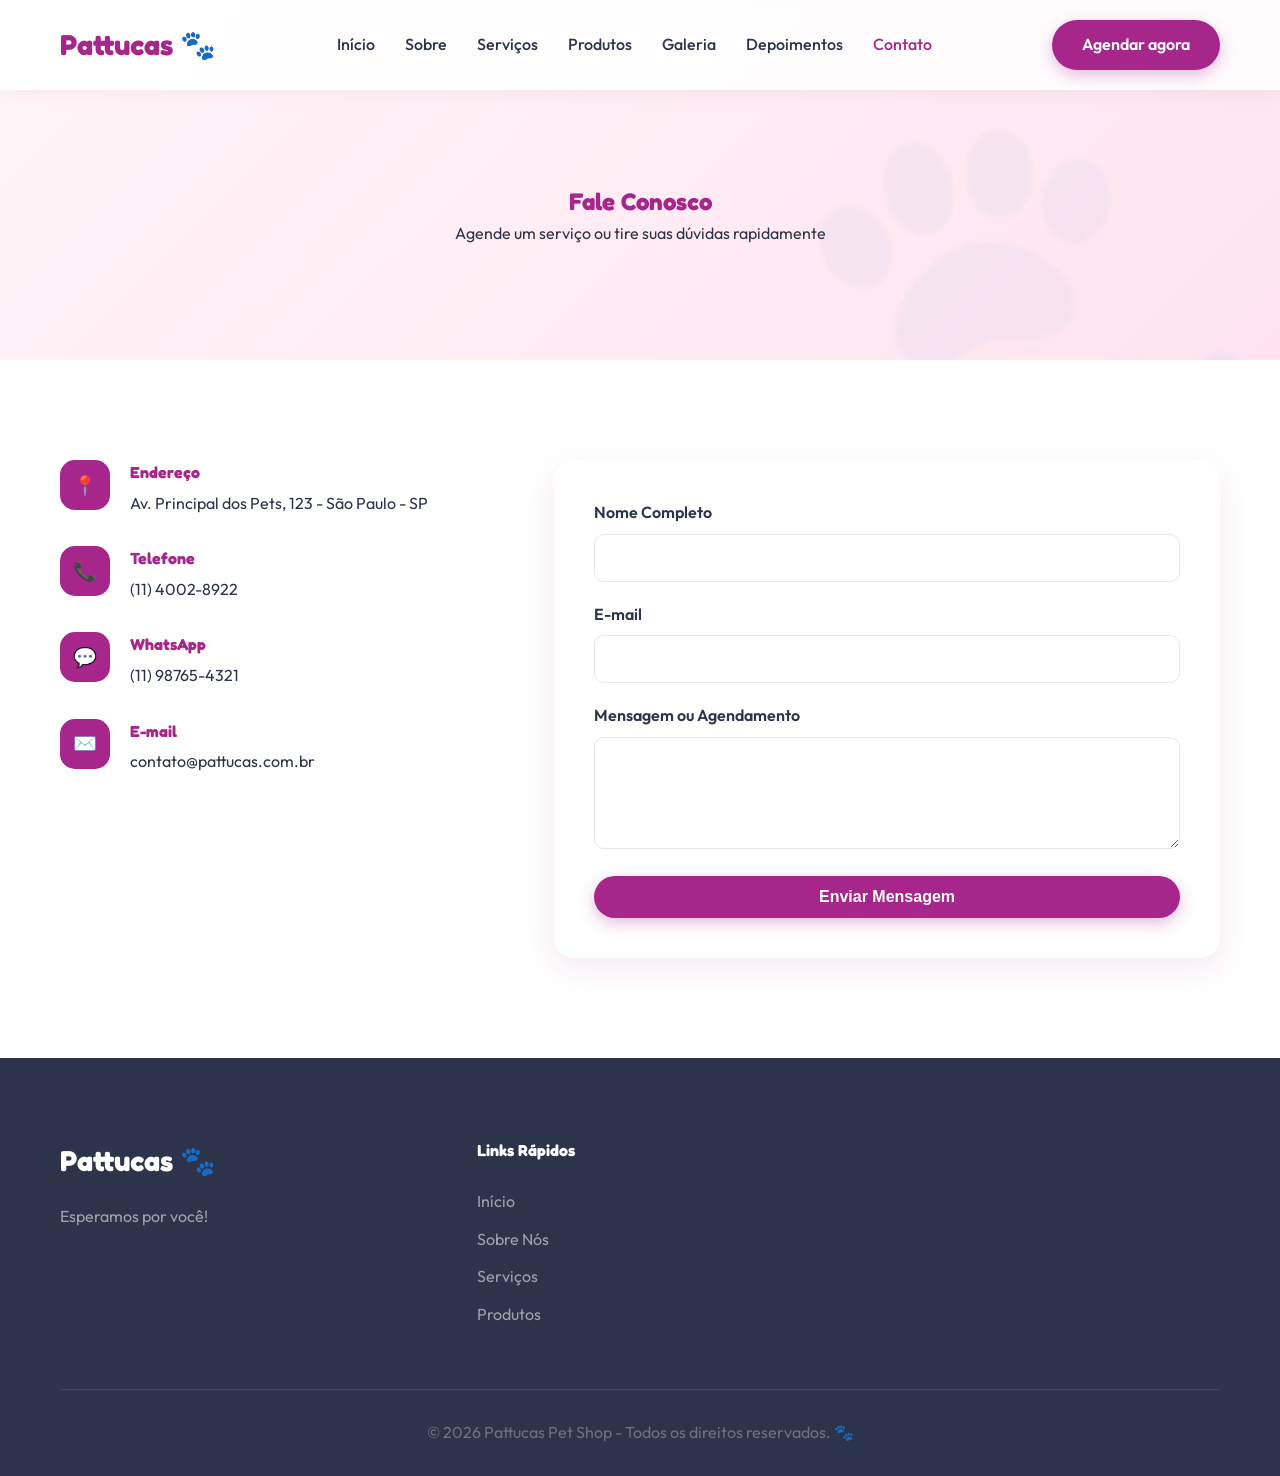
==== contato.html @ 8afb8c0b "primeira versão" ====
<!DOCTYPE html>
<html lang="pt-BR">
<head>
    <meta charset="UTF-8">
    <meta name="viewport" content="width=device-width, initial-scale=1.0">
    <title>Contato | Pattucas Pet Shop 🐾</title>
    <link rel="stylesheet" href="style.css">
    <link rel="icon" href="data:image/svg+xml,<svg xmlns=%22http://www.w3.org/2000/svg%22 viewBox=%220 0 100 100%22><text y=%22.9em%22 font-size=%2290%22>🐾</text></svg>">
</head>
<body>

    <!-- Header -->
    <header id="header">
        <div class="container">
            <nav>
                <a href="index.html" class="logo">Pattucas 🐾</a>
                <ul class="nav-links" id="nav-links">
                    <li><a href="index.html">Início</a></li>
                    <li><a href="sobre.html">Sobre</a></li>
                    <li><a href="servicos.html">Serviços</a></li>
                    <li><a href="produtos.html">Produtos</a></li>
                    <li><a href="galeria.html">Galeria</a></li>
                    <li><a href="depoimentos.html">Depoimentos</a></li>
                    <li><a href="contato.html">Contato</a></li>
                </ul>
                <div class="nav-btns">
                    <a href="contato.html" class="btn btn-primary d-none-mobile">Agendar agora</a>
                    <button class="hamburger" id="hamburger">☰</button>
                </div>
            </nav>
        </div>
    </header>

    <section class="hero" style="min-height: 40vh; height: auto; padding-bottom: 50px;">
        <div class="container">
            <div class="section-title" data-reveal style="margin-top: 100px;">
                <h1>Fale Conosco</h1>
                <p>Agende um serviço ou tire suas dúvidas rapidamente</p>
            </div>
        </div>
    </section>

    <section class="section" id="contact" style="background: white;">
        <div class="container">
            <div class="contact-grid">
                <div class="contact-info" data-reveal>
                    <div class="info-item">
                        <div class="info-icon">📍</div>
                        <div class="info-content">
                            <h4>Endereço</h4>
                            <p>Av. Principal dos Pets, 123 - São Paulo - SP</p>
                        </div>
                    </div>
                    <div class="info-item">
                        <div class="info-icon">📞</div>
                        <div class="info-content">
                            <h4>Telefone</h4>
                            <p>(11) 4002-8922</p>
                        </div>
                    </div>
                    <div class="info-item">
                        <div class="info-icon">💬</div>
                        <div class="info-content">
                            <h4>WhatsApp</h4>
                            <p>(11) 98765-4321</p>
                        </div>
                    </div>
                    <div class="info-item">
                        <div class="info-icon">✉️</div>
                        <div class="info-content">
                            <h4>E-mail</h4>
                            <p>contato@pattucas.com.br</p>
                        </div>
                    </div>
                </div>
                
                <div class="contact-form" data-reveal>
                    <form id="contact-form">
                        <div class="form-group">
                            <label for="name">Nome Completo</label>
                            <input type="text" id="name" required>
                        </div>
                        <div class="form-group">
                            <label for="email">E-mail</label>
                            <input type="email" id="email" required>
                        </div>
                        <div class="form-group">
                            <label for="message">Mensagem ou Agendamento</label>
                            <textarea id="message" rows="5" required></textarea>
                        </div>
                        <button type="submit" class="btn btn-primary" style="width: 100%;">Enviar Mensagem</button>
                    </form>
                    <div id="contact-success" style="display: none; text-align: center; padding: 20px;">
                        <h3 style="color: var(--success);">Mensagem enviada!</h3>
                        <p>Agradecemos o contato. Responderemos em breve.</p>
                    </div>
                </div>
            </div>
        </div>
    </section>

    <!-- Footer -->
    <footer>
        <div class="container">
            <div class="footer-grid">
                <div class="footer-about">
                    <h2 class="logo" style="color: white;">Pattucas 🐾</h2>
                    <p>Esperamos por você!</p>
                </div>
                <div class="footer-links">
                    <h4>Links Rápidos</h4>
                    <ul>
                        <li><a href="index.html">Início</a></li>
                        <li><a href="sobre.html">Sobre Nós</a></li>
                        <li><a href="servicos.html">Serviços</a></li>
                        <li><a href="produtos.html">Produtos</a></li>
                    </ul>
                </div>
            </div>
            <div class="footer-bottom">
                <p>&copy; 2026 Pattucas Pet Shop - Todos os direitos reservados. 🐾</p>
            </div>
        </div>
    </footer>

    <div class="back-to-top" id="backToTop">↑</div>
    <script src="script.js"></script>
</body>
</html>
---- style.css ----
/* 
   Pattucas Pet Shop 🐾 - Modern Styling
   Colors: Vibrant Purple, Pink, Soft White
*/

/* Google Fonts */
@import url('https://fonts.googleapis.com/css2?family=Outfit:wght@300;400;600;700&family=Fredoka:wght@400;600;700&display=swap');

:root {
    --primary: #A6268B;
    --primary-dark: #8E1E77;
    --primary-light: #C24DA8;
    --secondary: #F2A1D1;
    --accent: #6F3B8E;
    --bg-light: #FFF5F9;
    --bg-white: #FFFFFF;
    --text-dark: #2D334A;
    --text-muted: #6B7280;
    --success: #10B981;
    --glass: rgba(255, 255, 255, 0.85);
    --shadow: 0 10px 30px rgba(166, 38, 139, 0.1);
    --transition: all 0.3s cubic-bezier(0.25, 0.8, 0.25, 1);
}

* {
    margin: 0;
    padding: 0;
    box-sizing: border-box;
    scroll-behavior: smooth;
}

body {
    font-family: 'Outfit', sans-serif;
    color: var(--text-dark);
    background-color: var(--bg-light);
    line-height: 1.6;
    overflow-x: hidden;
}

h1, h2, h3, h4 {
    font-family: 'Fredoka', sans-serif;
    color: var(--primary);
}

ul {
    list-style: none;
}

a {
    text-decoration: none;
    color: inherit;
    transition: var(--transition);
}

img {
    max-width: 100%;
    display: block;
}

.container {
    max-width: 1200px;
    margin: 0 auto;
    padding: 0 20px;
}

.section {
    padding: 100px 0;
}

.section-title {
    text-align: center;
    margin-bottom: 60px;
}

.section-title h2 {
    font-size: 2.5rem;
    margin-bottom: 10px;
    position: relative;
    display: inline-block;
}

.section-title h2::after {
    content: '🐾';
    position: absolute;
    right: -40px;
    top: -10px;
    font-size: 1.5rem;
    opacity: 0.3;
}

.btn {
    display: inline-block;
    padding: 12px 30px;
    border-radius: 50px;
    font-weight: 600;
    cursor: pointer;
    transition: var(--transition);
    border: none;
    font-size: 1rem;
    text-align: center;
}

.btn-primary {
    background-color: var(--primary);
    color: white;
    box-shadow: 0 5px 15px rgba(166, 38, 139, 0.3);
}

.btn-primary:hover {
    background-color: var(--primary-dark);
    transform: translateY(-3px);
    box-shadow: 0 8px 20px rgba(166, 38, 139, 0.4);
}

.btn-outline {
    background-color: transparent;
    border: 2px solid var(--primary);
    color: var(--primary);
}

.btn-outline:hover {
    background-color: var(--primary);
    color: white;
}

/* Header & Navigation */
header {
    position: fixed;
    top: 0;
    left: 0;
    width: 100%;
    z-index: 1000;
    background: var(--glass);
    backdrop-filter: blur(10px);
    box-shadow: 0 2px 20px rgba(0, 0, 0, 0.05);
    transition: var(--transition);
}

header.scrolled {
    padding: 10px 0;
}

nav {
    display: flex;
    justify-content: space-between;
    align-items: center;
    padding: 20px 0;
}

.logo {
    font-family: 'Fredoka', sans-serif;
    font-size: 1.8rem;
    font-weight: 700;
    color: var(--primary);
    display: flex;
    align-items: center;
    gap: 10px;
}

.nav-links {
    display: flex;
    gap: 30px;
    align-items: center;
}

.nav-links a {
    font-weight: 500;
    color: var(--text-dark);
}

.nav-links a:hover, .nav-links a.active {
    color: var(--primary);
}

.nav-btns {
    display: flex;
    align-items: center;
    gap: 15px;
}

.hamburger {
    display: none;
    cursor: pointer;
    background: none;
    border: none;
    font-size: 2rem;
    color: var(--primary);
}

/* Hero Section */
.hero {
    min-height: 100vh;
    display: flex;
    align-items: center;
    background: linear-gradient(135deg, #fff5f9 0%, #ffe4f0 100%);
    padding-top: 80px;
    position: relative;
    overflow: hidden;
}

.hero::before {
    content: '🐾';
    position: absolute;
    font-size: 30rem;
    top: -50px;
    right: -100px;
    opacity: 0.03;
    pointer-events: none;
}

.hero-content {
    display: grid;
    grid-template-columns: 1fr 1fr;
    align-items: center;
    gap: 50px;
}

.hero-text h1 {
    font-size: 4rem;
    line-height: 1.1;
    margin-bottom: 20px;
}

.hero-text p {
    font-size: 1.2rem;
    color: var(--text-muted);
    margin-bottom: 35px;
}

.hero-actions {
    display: flex;
    gap: 15px;
}

.hero-image {
    position: relative;
}

.hero-image img {
    border-radius: 30% 70% 70% 30% / 30% 30% 70% 70%;
    box-shadow: 0 20px 50px rgba(166, 38, 139, 0.2);
    animation: blob 8s infinite alternate ease-in-out;
}

@keyframes blob {
    0% { border-radius: 30% 70% 70% 30% / 30% 30% 70% 70%; }
    100% { border-radius: 50% 50% 33% 67% / 63% 42% 58% 37%; }
}

.benefits {
    display: flex;
    gap: 30px;
    margin-top: 50px;
}

.benefit-item {
    display: flex;
    align-items: center;
    gap: 10px;
    font-size: 0.9rem;
    font-weight: 500;
}

.benefit-item span {
    color: var(--primary);
}

/* About Section */
.about-grid {
    display: grid;
    grid-template-columns: 1fr 1fr;
    gap: 80px;
    align-items: center;
}

.about-image {
    position: relative;
}

.about-image img {
    border-radius: 20px;
    box-shadow: var(--shadow);
}

.about-image::after {
    content: '';
    position: absolute;
    width: 100%;
    height: 100%;
    border: 3px solid var(--secondary);
    border-radius: 20px;
    top: 20px;
    left: -20px;
    z-index: -1;
}

.about-text h3 {
    font-size: 2rem;
    margin-bottom: 20px;
}

.values {
    display: grid;
    grid-template-columns: 1fr 1fr;
    gap: 20px;
    margin-top: 30px;
}

.value-card {
    background: var(--bg-white);
    padding: 20px;
    border-radius: 15px;
    box-shadow: 0 5px 15px rgba(0,0,0,0.02);
    border: 1px solid rgba(166, 38, 139, 0.05);
}

.value-card i {
    color: var(--primary);
    font-size: 1.5rem;
    margin-bottom: 10px;
    display: block;
}

/* Services Section */
.services-grid {
    display: grid;
    grid-template-columns: repeat(auto-fit, minmax(280px, 1fr));
    gap: 30px;
}

.service-card {
    background: var(--bg-white);
    border-radius: 20px;
    padding: 40px 30px;
    text-align: center;
    box-shadow: var(--shadow);
    transition: var(--transition);
    overflow: hidden;
    position: relative;
    border: 1px solid rgba(166, 38, 139, 0.05);
}

.service-card:hover {
    transform: translateY(-10px);
    border-color: var(--secondary);
}

.service-icon {
    font-size: 3.5rem;
    margin-bottom: 20px;
    background: var(--bg-light);
    width: 100px;
    height: 100px;
    line-height: 100px;
    border-radius: 50%;
    margin-inline: auto;
    transition: var(--transition);
}

.service-card:hover .service-icon {
    background: var(--primary);
    transform: scale(1.1) rotate(10deg);
}

.service-card h3 {
    margin-bottom: 15px;
    font-size: 1.5rem;
}

.service-card p {
    color: var(--text-muted);
    margin-bottom: 20px;
}

.service-price {
    font-weight: 700;
    color: var(--primary);
    font-size: 1.2rem;
    margin-bottom: 25px;
    display: block;
}

/* Products Section */
.product-filters {
    display: flex;
    justify-content: center;
    gap: 15px;
    margin-bottom: 50px;
    flex-wrap: wrap;
}

.filter-btn {
    padding: 8px 25px;
    border-radius: 30px;
    border: 1px solid var(--secondary);
    background: transparent;
    cursor: pointer;
    font-weight: 600;
    transition: var(--transition);
}

.filter-btn.active, .filter-btn:hover {
    background: var(--primary);
    color: white;
    border-color: var(--primary);
}

.products-grid {
    display: grid;
    grid-template-columns: repeat(auto-fit, minmax(280px, 1fr));
    gap: 30px;
}

.product-card {
    background: var(--bg-white);
    border-radius: 20px;
    overflow: hidden;
    box-shadow: 0 5px 20px rgba(0,0,0,0.05);
    transition: var(--transition);
    position: relative;
}

.product-card:hover {
    transform: translateY(-5px);
    box-shadow: var(--shadow);
}

.product-img {
    height: 250px;
    position: relative;
    overflow: hidden;
}

.product-img img {
    width: 100%;
    height: 100%;
    object-fit: cover;
    transition: var(--transition);
}

.product-card:hover .product-img img {
    transform: scale(1.1);
}

.product-badge {
    position: absolute;
    top: 15px;
    right: 15px;
    background: var(--primary);
    color: white;
    padding: 5px 12px;
    border-radius: 20px;
    font-size: 0.8rem;
    font-weight: 600;
}

.product-info {
    padding: 25px;
}

.product-info h3 {
    font-size: 1.3rem;
    margin-bottom: 8px;
}

.product-desc {
    font-size: 0.9rem;
    color: var(--text-muted);
    margin-bottom: 15px;
}

.product-footer {
    display: flex;
    justify-content: space-between;
    align-items: center;
}

.product-price {
    font-weight: 700;
    color: var(--primary);
    font-size: 1.2rem;
}

/* Gallery Section */
.gallery-grid {
    display: grid;
    grid-template-columns: repeat(auto-fit, minmax(250px, 1fr));
    gap: 20px;
}

.gallery-item {
    height: 300px;
    border-radius: 20px;
    overflow: hidden;
    cursor: pointer;
    position: relative;
}

.gallery-item img {
    width: 100%;
    height: 100%;
    object-fit: cover;
    transition: var(--transition);
}

.gallery-overlay {
    position: absolute;
    inset: 0;
    background: rgba(166, 38, 139, 0.6);
    display: flex;
    justify-content: center;
    align-items: center;
    opacity: 0;
    transition: var(--transition);
}

.gallery-item:hover .gallery-overlay {
    opacity: 1;
}

.gallery-item:hover img {
    transform: scale(1.1);
}

.gallery-overlay span {
    color: white;
    font-size: 3rem;
}

/* Lightbox Modal */
.modal {
    position: fixed;
    inset: 0;
    background: rgba(0,0,0,0.9);
    z-index: 2000;
    display: none;
    justify-content: center;
    align-items: center;
    padding: 40px;
}

.modal-content {
    max-width: 90%;
    max-height: 90vh;
    border-radius: 10px;
}

.modal-close {
    position: absolute;
    top: 30px;
    right: 30px;
    color: white;
    font-size: 3rem;
    cursor: pointer;
}

/* Testimonials Section */
.testimonials-grid {
    display: grid;
    grid-template-columns: repeat(auto-fit, minmax(300px, 1fr));
    gap: 30px;
    margin-bottom: 80px;
}

.testimonial-card {
    background: var(--bg-white);
    padding: 40px;
    border-radius: 20px;
    box-shadow: var(--shadow);
    position: relative;
}

.testimonial-card::before {
    content: '“';
    position: absolute;
    top: 20px;
    left: 20px;
    font-size: 5rem;
    color: var(--secondary);
    opacity: 0.2;
    font-family: serif;
}

.testimonial-text {
    font-style: italic;
    margin-bottom: 25px;
    position: relative;
}

.testimonial-author {
    display: flex;
    align-items: center;
    gap: 15px;
}

.author-info h4 {
    font-size: 1.1rem;
    margin-bottom: 2px;
}

.stars {
    color: #FFD700;
    font-size: 0.9rem;
}

.testimonial-form-card {
    background: var(--bg-white);
    padding: 50px;
    border-radius: 30px;
    max-width: 700px;
    margin: 0 auto;
    box-shadow: var(--shadow);
}

.testimonial-form-card h3 {
    text-align: center;
    margin-bottom: 30px;
}

.form-group {
    margin-bottom: 20px;
}

.form-group label {
    display: block;
    margin-bottom: 8px;
    font-weight: 600;
}

.form-group input, .form-group textarea, .form-group select {
    width: 100%;
    padding: 15px;
    border-radius: 10px;
    border: 1px solid #E5E7EB;
    font-family: inherit;
    transition: var(--transition);
}

.form-group input:focus, .form-group textarea:focus {
    outline: none;
    border-color: var(--primary);
    box-shadow: 0 0 0 4px rgba(166, 38, 139, 0.1);
}

/* Contact Section */
.contact-grid {
    display: grid;
    grid-template-columns: 1fr 1.5fr;
    gap: 50px;
}

.contact-info {
    display: flex;
    flex-direction: column;
    gap: 30px;
}

.info-item {
    display: flex;
    gap: 20px;
    align-items: flex-start;
}

.info-icon {
    background: var(--primary);
    color: white;
    width: 50px;
    height: 50px;
    border-radius: 15px;
    display: flex;
    justify-content: center;
    align-items: center;
    font-size: 1.2rem;
    flex-shrink: 0;
}

.info-content h4 {
    margin-bottom: 5px;
}

.contact-form {
    background: var(--bg-white);
    padding: 40px;
    border-radius: 20px;
    box-shadow: var(--shadow);
}

/* Footer */
footer {
    background: var(--text-dark);
    color: white;
    padding: 80px 0 30px;
}

.footer-grid {
    display: grid;
    grid-template-columns: 2fr 1fr 1fr 1.5fr;
    gap: 50px;
    margin-bottom: 50px;
}

.footer-about h2 {
    color: white;
    margin-bottom: 20px;
}

.footer-about p {
    color: #9CA3AF;
    margin-bottom: 25px;
}

.social-links {
    display: flex;
    gap: 15px;
}

.social-link {
    background: rgba(255,255,255,0.1);
    width: 40px;
    height: 40px;
    border-radius: 50%;
    display: flex;
    justify-content: center;
    align-items: center;
    transition: var(--transition);
}

.social-link:hover {
    background: var(--primary);
    transform: translateY(-5px);
}

.footer-links h4 {
    color: white;
    margin-bottom: 25px;
}

.footer-links ul li {
    margin-bottom: 12px;
}

.footer-links ul li a {
    color: #9CA3AF;
}

.footer-links ul li a:hover {
    color: var(--primary);
    padding-left: 5px;
}

.footer-bottom {
    border-top: 1px solid rgba(255,255,255,0.1);
    padding-top: 30px;
    text-align: center;
    color: #6B7280;
}

/* Back to Top */
.back-to-top {
    position: fixed;
    bottom: 30px;
    right: 30px;
    background: var(--primary);
    color: white;
    width: 50px;
    height: 50px;
    border-radius: 50%;
    display: flex;
    justify-content: center;
    align-items: center;
    cursor: pointer;
    box-shadow: 0 5px 15px rgba(0,0,0,0.2);
    opacity: 0;
    visibility: hidden;
    transition: var(--transition);
    z-index: 999;
}

.back-to-top.visible {
    opacity: 1;
    visibility: visible;
}

/* Animations */
[data-reveal] {
    opacity: 0;
    transform: translateY(30px);
    transition: all 0.8s ease-out;
}

[data-reveal].revealed {
    opacity: 1;
    transform: translateY(0);
}

/* Mobile Responsive */
@media (max-width: 992px) {
    .nav-links {
        position: fixed;
        top: 0;
        right: -100%;
        width: 80%;
        height: 100vh;
        background: var(--bg-white);
        flex-direction: column;
        justify-content: center;
        transition: 0.5s;
        box-shadow: -10px 0 30px rgba(0,0,0,0.1);
    }

    .nav-links.active {
        right: 0;
    }

    .hamburger {
        display: block;
    }

    .hero-content {
        grid-template-columns: 1fr;
        text-align: center;
    }

    .hero-text h1 {
        font-size: 3rem;
    }

    .hero-actions {
        justify-content: center;
    }

    .benefits {
        flex-wrap: wrap;
        justify-content: center;
    }

    .about-grid, .contact-grid {
        grid-template-columns: 1fr;
    }

    .footer-grid {
        grid-template-columns: 1fr 1fr;
    }
}

@media (max-width: 576px) {
    .section-title h2 {
        font-size: 2rem;
    }

    .footer-grid {
        grid-template-columns: 1fr;
    }
}
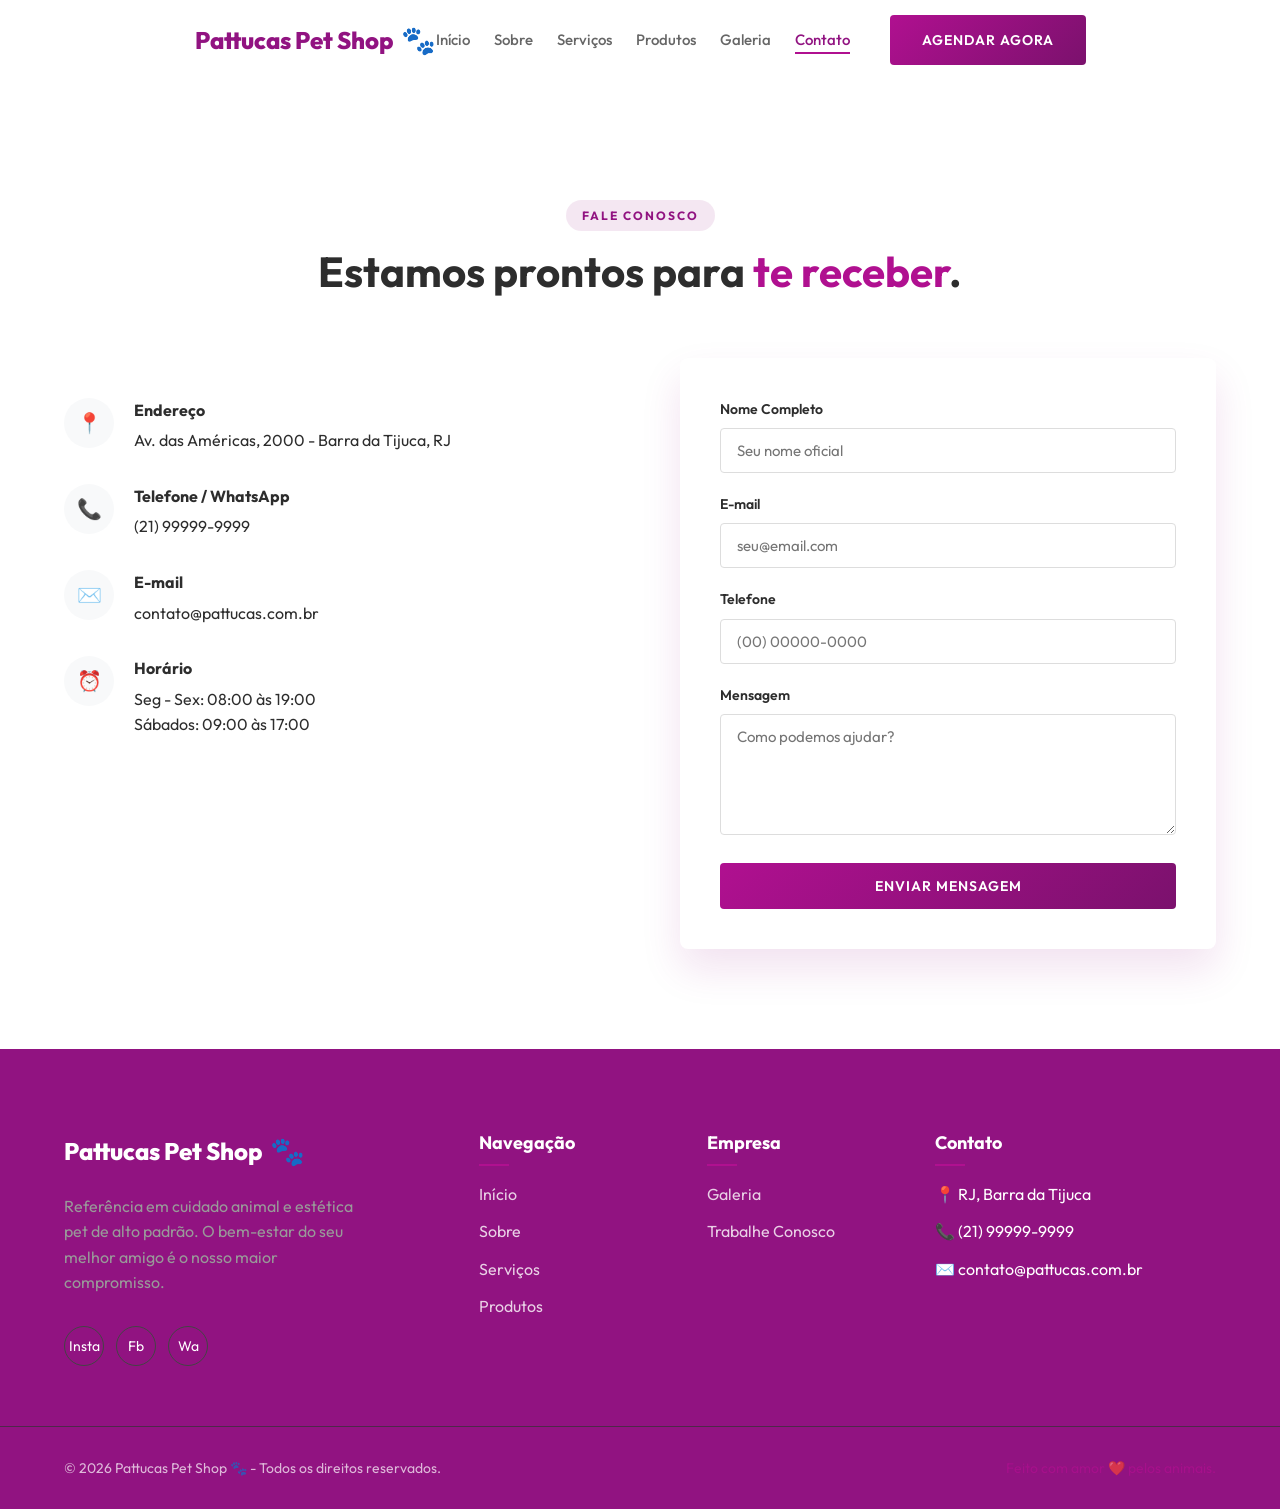
==== commit e39e4552: "atualização do site" ====
--- a/contato.html
+++ b/contato.html
@@ -4,126 +4,154 @@
     <meta charset="UTF-8">
     <meta name="viewport" content="width=device-width, initial-scale=1.0">
     <title>Contato | Pattucas Pet Shop 🐾</title>
+    <link rel="preconnect" href="https://fonts.googleapis.com">
+    <link rel="preconnect" href="https://fonts.gstatic.com" crossorigin>
+    <link href="https://fonts.googleapis.com/css2?family=Outfit:wght@300;400;500;600;700&display=swap" rel="stylesheet">
     <link rel="stylesheet" href="style.css">
-    <link rel="icon" href="data:image/svg+xml,<svg xmlns=%22http://www.w3.org/2000/svg%22 viewBox=%220 0 100 100%22><text y=%22.9em%22 font-size=%2290%22>🐾</text></svg>">
 </head>
 <body>
 
-    <!-- Header -->
-    <header id="header">
+    <header class="header" id="header">
         <div class="container">
-            <nav>
-                <a href="index.html" class="logo">Pattucas 🐾</a>
-                <ul class="nav-links" id="nav-links">
-                    <li><a href="index.html">Início</a></li>
-                    <li><a href="sobre.html">Sobre</a></li>
-                    <li><a href="servicos.html">Serviços</a></li>
-                    <li><a href="produtos.html">Produtos</a></li>
-                    <li><a href="galeria.html">Galeria</a></li>
-                    <li><a href="depoimentos.html">Depoimentos</a></li>
-                    <li><a href="contato.html">Contato</a></li>
+            <nav class="nav">
+                <a href="index.html" class="logo">Pattucas Pet Shop <span>🐾</span></a>
+                <ul class="nav-menu" id="nav-menu">
+                    <li><a href="index.html" class="nav-link">Início</a></li>
+                    <li><a href="sobre.html" class="nav-link">Sobre</a></li>
+                    <li><a href="servicos.html" class="nav-link">Serviços</a></li>
+                    <li><a href="produtos.html" class="nav-link">Produtos</a></li>
+                    <li><a href="galeria.html" class="nav-link">Galeria</a></li>
+
+                    <li><a href="contato.html" class="nav-link">Contato</a></li>
                 </ul>
-                <div class="nav-btns">
-                    <a href="contato.html" class="btn btn-primary d-none-mobile">Agendar agora</a>
-                    <button class="hamburger" id="hamburger">☰</button>
+                <div class="nav-actions">
+                    <a href="contato.html" class="btn btn-premium d-none-mobile">Agendar agora</a>
+                    <button class="menu-toggle" id="menu-toggle"><span></span><span></span><span></span></button>
                 </div>
             </nav>
         </div>
     </header>
 
-    <section class="hero" style="min-height: 40vh; height: auto; padding-bottom: 50px;">
-        <div class="container">
-            <div class="section-title" data-reveal style="margin-top: 100px;">
-                <h1>Fale Conosco</h1>
-                <p>Agende um serviço ou tire suas dúvidas rapidamente</p>
-            </div>
-        </div>
-    </section>
-
-    <section class="section" id="contact" style="background: white;">
-        <div class="container">
-            <div class="contact-grid">
-                <div class="contact-info" data-reveal>
-                    <div class="info-item">
-                        <div class="info-icon">📍</div>
-                        <div class="info-content">
-                            <h4>Endereço</h4>
-                            <p>Av. Principal dos Pets, 123 - São Paulo - SP</p>
+    <main style="padding-top: 100px;">
+        <section class="section">
+            <div class="container">
+                <div class="section-header" data-reveal="top">
+                    <div class="section-badge">Fale Conosco</div>
+                    <h2 class="section-title">Estamos prontos para <span>te receber</span>.</h2>
+                </div>
+                
+                <div class="contact-container">
+                    <div class="contact-info" data-reveal="left">
+                        <div class="contact-details">
+                            <div class="contact-item">
+                                <div class="contact-icon">📍</div>
+                                <div class="contact-text">
+                                    <strong>Endereço</strong>
+                                    <p>Av. das Américas, 2000 - Barra da Tijuca, RJ</p>
+                                </div>
+                            </div>
+                            <div class="contact-item">
+                                <div class="contact-icon">📞</div>
+                                <div class="contact-text">
+                                    <strong>Telefone / WhatsApp</strong>
+                                    <p>(21) 99999-9999</p>
+                                </div>
+                            </div>
+                            <div class="contact-item">
+                                <div class="contact-icon">✉️</div>
+                                <div class="contact-text">
+                                    <strong>E-mail</strong>
+                                    <p>contato@pattucas.com.br</p>
+                                </div>
+                            </div>
+                            <div class="contact-item">
+                                <div class="contact-icon">⏰</div>
+                                <div class="contact-text">
+                                    <strong>Horário</strong>
+                                    <p>Seg - Sex: 08:00 às 19:00<br>Sábados: 09:00 às 17:00</p>
+                                </div>
+                            </div>
                         </div>
                     </div>
-                    <div class="info-item">
-                        <div class="info-icon">📞</div>
-                        <div class="info-content">
-                            <h4>Telefone</h4>
-                            <p>(11) 4002-8922</p>
-                        </div>
-                    </div>
-                    <div class="info-item">
-                        <div class="info-icon">💬</div>
-                        <div class="info-content">
-                            <h4>WhatsApp</h4>
-                            <p>(11) 98765-4321</p>
-                        </div>
-                    </div>
-                    <div class="info-item">
-                        <div class="info-icon">✉️</div>
-                        <div class="info-content">
-                            <h4>E-mail</h4>
-                            <p>contato@pattucas.com.br</p>
+                    
+                    <div class="contact-form-wrapper" data-reveal="right">
+                        <form id="contact-form" class="contact-form">
+                            <div class="form-group">
+                                <label for="name">Nome Completo</label>
+                                <input type="text" id="name" placeholder="Seu nome oficial" required>
+                                <span class="error-msg">Por favor, insira seu nome.</span>
+                            </div>
+                            <div class="form-group">
+                                <label for="email">E-mail</label>
+                                <input type="email" id="email" placeholder="seu@email.com" required>
+                                <span class="error-msg">E-mail inválido.</span>
+                            </div>
+                            <div class="form-group">
+                                <label for="phone">Telefone</label>
+                                <input type="tel" id="phone" placeholder="(00) 00000-0000" required>
+                            </div>
+                            <div class="form-group">
+                                <label for="message">Mensagem</label>
+                                <textarea id="message" rows="5" placeholder="Como podemos ajudar?" required></textarea>
+                                <span class="error-msg">A mensagem não pode estar vazia.</span>
+                            </div>
+                            <button type="submit" class="btn btn-premium w-100">Enviar Mensagem</button>
+                        </form>
+                        <div id="form-success" class="form-success-msg">
+                            <span class="success-icon">✓</span>
+                            <p>Sua mensagem foi enviada!</p>
                         </div>
                     </div>
                 </div>
-                
-                <div class="contact-form" data-reveal>
-                    <form id="contact-form">
-                        <div class="form-group">
-                            <label for="name">Nome Completo</label>
-                            <input type="text" id="name" required>
-                        </div>
-                        <div class="form-group">
-                            <label for="email">E-mail</label>
-                            <input type="email" id="email" required>
-                        </div>
-                        <div class="form-group">
-                            <label for="message">Mensagem ou Agendamento</label>
-                            <textarea id="message" rows="5" required></textarea>
-                        </div>
-                        <button type="submit" class="btn btn-primary" style="width: 100%;">Enviar Mensagem</button>
-                    </form>
-                    <div id="contact-success" style="display: none; text-align: center; padding: 20px;">
-                        <h3 style="color: var(--success);">Mensagem enviada!</h3>
-                        <p>Agradecemos o contato. Responderemos em breve.</p>
-                    </div>
+            </div>
+        </section>
+    </main>
+
+    <footer class="footer">
+        <div class="container footer-container">
+            <div class="footer-brand">
+                <a href="index.html" class="logo logo-footer">Pattucas Pet Shop <span>🐾</span></a>
+                <p>Referência em cuidado animal e estética pet de alto padrão. O bem-estar do seu melhor amigo é o nosso maior compromisso.</p>
+                <div class="social-links">
+                    <a href="#" class="social-btn">Insta</a>
+                    <a href="#" class="social-btn">Fb</a>
+                    <a href="#" class="social-btn">Wa</a>
                 </div>
             </div>
+            <div class="footer-links">
+                <h4>Navegação</h4>
+                <ul>
+                    <li><a href="index.html">Início</a></li>
+                    <li><a href="sobre.html">Sobre</a></li>
+                    <li><a href="servicos.html">Serviços</a></li>
+                    <li><a href="produtos.html">Produtos</a></li>
+                </ul>
+            </div>
+            <div class="footer-links">
+                <h4>Empresa</h4>
+                <ul>
+                    <li><a href="galeria.html">Galeria</a></li>
+
+                    <li><a href="contato.html">Trabalhe Conosco</a></li>
+                </ul>
+            </div>
+            <div class="footer-links">
+                <h4>Contato</h4>
+                <ul>
+                    <li>📍 RJ, Barra da Tijuca</li>
+                    <li>📞 (21) 99999-9999</li>
+                    <li>✉️ contato@pattucas.com.br</li>
+                </ul>
+            </div>
         </div>
-    </section>
-
-    <!-- Footer -->
-    <footer>
-        <div class="container">
-            <div class="footer-grid">
-                <div class="footer-about">
-                    <h2 class="logo" style="color: white;">Pattucas 🐾</h2>
-                    <p>Esperamos por você!</p>
-                </div>
-                <div class="footer-links">
-                    <h4>Links Rápidos</h4>
-                    <ul>
-                        <li><a href="index.html">Início</a></li>
-                        <li><a href="sobre.html">Sobre Nós</a></li>
-                        <li><a href="servicos.html">Serviços</a></li>
-                        <li><a href="produtos.html">Produtos</a></li>
-                    </ul>
-                </div>
-            </div>
-            <div class="footer-bottom">
-                <p>&copy; 2026 Pattucas Pet Shop - Todos os direitos reservados. 🐾</p>
+        <div class="footer-bottom">
+            <div class="container">
+                <p>&copy; 2026 Pattucas Pet Shop 🐾 - Todos os direitos reservados.</p>
+                <p class="footer-heart">Feito com amor ❤️ pelos animais.</p>
             </div>
         </div>
     </footer>
 
-    <div class="back-to-top" id="backToTop">↑</div>
     <script src="script.js"></script>
 </body>
 </html>
--- a/style.css
+++ b/style.css
@@ -1,327 +1,516 @@
 /* 
-   Pattucas Pet Shop 🐾 - Modern Styling
-   Colors: Vibrant Purple, Pink, Soft White
+   DESIGN SYSTEM - Pet Shop 🐶
+   Sophisticated, Elegant, Modern
 */
 
-/* Google Fonts */
-@import url('https://fonts.googleapis.com/css2?family=Outfit:wght@300;400;600;700&family=Fredoka:wght@400;600;700&display=swap');
-
 :root {
-    --primary: #A6268B;
-    --primary-dark: #8E1E77;
-    --primary-light: #C24DA8;
-    --secondary: #F2A1D1;
-    --accent: #6F3B8E;
-    --bg-light: #FFF5F9;
+    --primary: #911381; /* Vibrant Purple from Pattucas */
+    --accent: #B01090;  /* Deeper Magenta */
+    --accent-hover: #7B116D;
+    --bg-light: #FDF4FD; /* Very Soft Lavender White */
     --bg-white: #FFFFFF;
-    --text-dark: #2D334A;
-    --text-muted: #6B7280;
-    --success: #10B981;
-    --glass: rgba(255, 255, 255, 0.85);
-    --shadow: 0 10px 30px rgba(166, 38, 139, 0.1);
-    --transition: all 0.3s cubic-bezier(0.25, 0.8, 0.25, 1);
-}
-
+    --bg-section: #F8F9FA;
+    --text-main: #2D2D2D;
+    --text-muted: #666666;
+    --text-light: #999999;
+    --white: #FFFFFF;
+    --error: #E74C3C;
+    --success: #27AE60;
+
+    --transition-smooth: all 0.4s cubic-bezier(0.165, 0.84, 0.44, 1);
+    --shadow-sm: 0 4px 12px rgba(145, 19, 129, 0.05);
+    --shadow-md: 0 10px 30px rgba(145, 19, 129, 0.08);
+    --shadow-lg: 0 20px 40px rgba(145, 19, 129, 0.12);
+    --radius-sm: 4px;
+    --radius-md: 4px; /* Squaring the cards */
+    --radius-lg: 8px;
+    --radius-full: 9999px;
+
+    --container-max-width: 1200px;
+    --header-height: 80px;
+}
+
+main {
+    padding-top: var(--header-height);
+}
+
+/* RESET & BASE */
 * {
     margin: 0;
     padding: 0;
     box-sizing: border-box;
+}
+
+html {
     scroll-behavior: smooth;
 }
 
 body {
     font-family: 'Outfit', sans-serif;
-    color: var(--text-dark);
-    background-color: var(--bg-light);
+    color: var(--text-main);
+    background-color: var(--bg-white);
     line-height: 1.6;
     overflow-x: hidden;
-}
-
-h1, h2, h3, h4 {
-    font-family: 'Fredoka', sans-serif;
-    color: var(--primary);
-}
-
-ul {
-    list-style: none;
 }
 
 a {
     text-decoration: none;
     color: inherit;
-    transition: var(--transition);
+    transition: var(--transition-smooth);
+}
+
+ul {
+    list-style: none;
 }
 
 img {
     max-width: 100%;
+    height: auto;
     display: block;
 }
 
+button {
+    cursor: pointer;
+    border: none;
+    background: none;
+    font-family: inherit;
+}
+
+/* REUSABLE CLASSES */
 .container {
-    max-width: 1200px;
+    max-width: var(--container-max-width);
     margin: 0 auto;
-    padding: 0 20px;
+    padding: 0 24px;
 }
 
 .section {
     padding: 100px 0;
 }
 
+.bg-light {
+    background-color: var(--bg-section);
+}
+
+.section-header {
+    text-align: center;
+    max-width: 700px;
+    margin: 0 auto 60px;
+}
+
+.section-badge {
+    display: inline-block;
+    padding: 6px 16px;
+    background-color: rgba(145, 19, 129, 0.1);
+    color: var(--primary);
+    text-transform: uppercase;
+    font-size: 12px;
+    font-weight: 700;
+    letter-spacing: 2px;
+    border-radius: var(--radius-full);
+    margin-bottom: 16px;
+}
+
 .section-title {
-    text-align: center;
-    margin-bottom: 60px;
-}
-
-.section-title h2 {
-    font-size: 2.5rem;
-    margin-bottom: 10px;
-    position: relative;
-    display: inline-block;
-}
-
-.section-title h2::after {
-    content: '🐾';
-    position: absolute;
-    right: -40px;
-    top: -10px;
-    font-size: 1.5rem;
-    opacity: 0.3;
-}
-
+    font-size: 42px;
+    font-weight: 700;
+    line-height: 1.2;
+    margin-bottom: 20px;
+}
+
+.section-title span {
+    color: var(--accent);
+}
+
+.section-subtitle {
+    color: var(--text-muted);
+    font-size: 18px;
+}
+
+/* BUTTONS */
 .btn {
-    display: inline-block;
-    padding: 12px 30px;
-    border-radius: 50px;
+    display: inline-flex;
+    align-items: center;
+    justify-content: center;
+    padding: 14px 32px;
+    border-radius: var(--radius-sm);
     font-weight: 600;
-    cursor: pointer;
-    transition: var(--transition);
-    border: none;
-    font-size: 1rem;
-    text-align: center;
+    text-transform: uppercase;
+    letter-spacing: 1px;
+    font-size: 14px;
+    transition: var(--transition-smooth);
 }
 
 .btn-primary {
     background-color: var(--primary);
-    color: white;
-    box-shadow: 0 5px 15px rgba(166, 38, 139, 0.3);
+    color: var(--white);
 }
 
 .btn-primary:hover {
-    background-color: var(--primary-dark);
+    background-color: var(--accent);
     transform: translateY(-3px);
-    box-shadow: 0 8px 20px rgba(166, 38, 139, 0.4);
-}
-
-.btn-outline {
+    box-shadow: 0 10px 20px rgba(145, 19, 129, 0.2);
+}
+
+.btn-secondary {
     background-color: transparent;
     border: 2px solid var(--primary);
     color: var(--primary);
 }
 
-.btn-outline:hover {
+.btn-secondary:hover {
     background-color: var(--primary);
-    color: white;
-}
-
-/* Header & Navigation */
-header {
+    color: var(--white);
+    transform: translateY(-3px);
+}
+
+.btn-premium {
+    background: linear-gradient(135deg, var(--accent), var(--accent-hover));
+    color: var(--white);
+    border: none;
+}
+
+.btn-premium:hover {
+    transform: translateY(-3px);
+    box-shadow: 0 10px 20px rgba(145, 19, 129, 0.3);
+}
+
+.btn-text {
+    color: var(--accent);
+    font-weight: 700;
+    font-size: 14px;
+    text-transform: uppercase;
+    display: inline-flex;
+    align-items: center;
+    gap: 8px;
+}
+
+.btn-text:hover {
+    gap: 12px;
+}
+
+.w-100 {
+    width: 100%;
+}
+
+/* HEADER */
+.header {
     position: fixed;
     top: 0;
     left: 0;
     width: 100%;
+    height: var(--header-height);
+    background-color: transparent;
     z-index: 1000;
-    background: var(--glass);
-    backdrop-filter: blur(10px);
-    box-shadow: 0 2px 20px rgba(0, 0, 0, 0.05);
-    transition: var(--transition);
-}
-
-header.scrolled {
-    padding: 10px 0;
-}
-
-nav {
-    display: flex;
+    transition: var(--transition-smooth);
+    display: flex;
+    align-items: center;
+}
+
+.header.scrolled {
+    background-color: rgba(255, 255, 255, 0.98);
+    backdrop-filter: blur(15px);
+    height: 70px;
+    box-shadow: 0 5px 20px rgba(145, 19, 129, 0.1);
+}
+
+.nav {
+    display: flex;
+    align-items: center;
     justify-content: space-between;
-    align-items: center;
-    padding: 20px 0;
+    width: 100%;
 }
 
 .logo {
-    font-family: 'Fredoka', sans-serif;
-    font-size: 1.8rem;
-    font-weight: 700;
+    font-size: 24px;
+    font-weight: 800;
     color: var(--primary);
     display: flex;
     align-items: center;
-    gap: 10px;
-}
-
-.nav-links {
-    display: flex;
-    gap: 30px;
-    align-items: center;
-}
-
-.nav-links a {
+    gap: 8px;
+}
+
+.logo span {
+    font-size: 28px;
+}
+
+.nav-menu {
+    display: flex;
+    align-items: center;
+    gap: 24px; /* Reduced from 32px for better fit */
+}
+
+.nav-link {
+    font-size: 15px;
     font-weight: 500;
-    color: var(--text-dark);
-}
-
-.nav-links a:hover, .nav-links a.active {
+    color: var(--text-muted);
+    position: relative;
+}
+
+.nav-link:hover, .nav-link.active {
     color: var(--primary);
 }
 
-.nav-btns {
-    display: flex;
-    align-items: center;
-    gap: 15px;
-}
-
-.hamburger {
+.nav-link::after {
+    content: '';
+    position: absolute;
+    bottom: -5px;
+    left: 0;
+    width: 0;
+    height: 2px;
+    background-color: var(--accent);
+    transition: var(--transition-smooth);
+}
+
+.nav-link:hover::after, .nav-link.active::after {
+    width: 100%;
+}
+
+.nav-actions {
+    display: flex;
+    align-items: center;
+    gap: 20px;
+    margin-left: 40px; /* Force separation from nav-menu */
+}
+
+.menu-toggle {
     display: none;
-    cursor: pointer;
-    background: none;
-    border: none;
-    font-size: 2rem;
-    color: var(--primary);
-}
-
-/* Hero Section */
+    flex-direction: column;
+    gap: 6px;
+    width: 30px;
+}
+
+.menu-toggle span {
+    display: block;
+    width: 100%;
+    height: 2px;
+    background-color: var(--primary);
+    transition: var(--transition-smooth);
+}
+
+/* HERO SECTION */
 .hero {
     min-height: 100vh;
-    display: flex;
-    align-items: center;
-    background: linear-gradient(135deg, #fff5f9 0%, #ffe4f0 100%);
-    padding-top: 80px;
+    padding-top: var(--header-height);
+    display: flex;
+    align-items: center;
+    background-color: var(--bg-light);
     position: relative;
     overflow: hidden;
 }
 
-.hero::before {
-    content: '🐾';
-    position: absolute;
-    font-size: 30rem;
-    top: -50px;
-    right: -100px;
-    opacity: 0.03;
-    pointer-events: none;
-}
-
-.hero-content {
+.hero-container {
     display: grid;
     grid-template-columns: 1fr 1fr;
     align-items: center;
-    gap: 50px;
-}
-
-.hero-text h1 {
-    font-size: 4rem;
+    gap: 60px;
+}
+
+.badge {
+    display: inline-block;
+    padding: 6px 20px;
+    background-color: var(--accent);
+    color: var(--white);
+    border-radius: var(--radius-full);
+    font-size: 12px;
+    font-weight: 700;
+    text-transform: uppercase;
+    letter-spacing: 1px;
+    margin-bottom: 24px;
+}
+
+.hero-content h1 {
+    font-size: 64px;
+    font-weight: 800;
     line-height: 1.1;
-    margin-bottom: 20px;
-}
-
-.hero-text p {
-    font-size: 1.2rem;
+    margin-bottom: 24px;
+    color: var(--primary);
+}
+
+.hero-content h1 span {
+    color: var(--accent);
+    display: block;
+}
+
+.hero-content p {
+    font-size: 20px;
     color: var(--text-muted);
-    margin-bottom: 35px;
-}
-
-.hero-actions {
-    display: flex;
+    margin-bottom: 40px;
+    max-width: 500px;
+}
+
+.hero-btns {
+    display: flex;
+    gap: 16px;
+    margin-bottom: 50px;
+}
+
+.trust-indicators {
+    display: flex;
+    gap: 24px;
+}
+
+.indicator {
+    display: flex;
+    align-items: center;
+    gap: 10px;
+    font-size: 13px;
+    font-weight: 600;
+    color: var(--text-main);
+}
+
+.indicator-icon {
+    font-size: 20px;
+}
+
+.hero-visual {
+    position: relative;
+}
+
+.hero-img-wrapper {
+    position: relative;
+    border-radius: var(--radius-lg);
+    overflow: hidden;
+    box-shadow: var(--shadow-lg);
+}
+
+.hero-img {
+    width: 100%;
+    height: 100%;
+    object-fit: cover;
+    transition: transform 10s ease;
+}
+
+.hero:hover .hero-img {
+    transform: scale(1.1);
+}
+
+.floating-card {
+    position: absolute;
+    bottom: 30px;
+    left: -30px;
+    background-color: var(--white);
+    padding: 20px 30px;
+    border-radius: var(--radius-md);
+    box-shadow: var(--shadow-lg);
+    display: flex;
+    align-items: center;
     gap: 15px;
-}
-
-.hero-image {
-    position: relative;
-}
-
-.hero-image img {
-    border-radius: 30% 70% 70% 30% / 30% 30% 70% 70%;
-    box-shadow: 0 20px 50px rgba(166, 38, 139, 0.2);
-    animation: blob 8s infinite alternate ease-in-out;
-}
-
-@keyframes blob {
-    0% { border-radius: 30% 70% 70% 30% / 30% 30% 70% 70%; }
-    100% { border-radius: 50% 50% 33% 67% / 63% 42% 58% 37%; }
-}
-
-.benefits {
-    display: flex;
-    gap: 30px;
-    margin-top: 50px;
-}
-
-.benefit-item {
-    display: flex;
-    align-items: center;
-    gap: 10px;
-    font-size: 0.9rem;
-    font-weight: 500;
-}
-
-.benefit-item span {
+    animation: float 4s ease-in-out infinite;
+}
+
+@keyframes float {
+    0%, 100% { transform: translateY(0); }
+    50% { transform: translateY(-10px); }
+}
+
+.card-icon {
+    font-size: 32px;
+}
+
+.card-text strong {
+    display: block;
+    font-size: 20px;
     color: var(--primary);
 }
 
-/* About Section */
-.about-grid {
+.card-text small {
+    color: var(--text-muted);
+}
+
+/* ABOUT SECTION */
+.about-container {
     display: grid;
     grid-template-columns: 1fr 1fr;
     gap: 80px;
     align-items: center;
 }
 
-.about-image {
+.about-visual {
     position: relative;
 }
 
-.about-image img {
-    border-radius: 20px;
-    box-shadow: var(--shadow);
-}
-
-.about-image::after {
-    content: '';
-    position: absolute;
-    width: 100%;
-    height: 100%;
-    border: 3px solid var(--secondary);
-    border-radius: 20px;
-    top: 20px;
-    left: -20px;
-    z-index: -1;
-}
-
-.about-text h3 {
-    font-size: 2rem;
-    margin-bottom: 20px;
-}
-
-.values {
+.about-img-grid {
     display: grid;
-    grid-template-columns: 1fr 1fr;
+    grid-template-columns: repeat(2, 1fr);
     gap: 20px;
-    margin-top: 30px;
-}
-
-.value-card {
-    background: var(--bg-white);
+}
+
+.about-img-1 {
+    grid-row: span 2;
+    border-radius: var(--radius-md);
+    box-shadow: var(--shadow-md);
+    margin-top: 40px;
+}
+
+.about-img-2 {
+    border-radius: var(--radius-md);
+    box-shadow: var(--shadow-md);
+}
+
+.values-grid {
+    display: grid;
+    grid-template-columns: 1fr;
+    gap: 24px;
+    margin: 32px 0;
+}
+
+.value-item {
+    display: flex;
+    gap: 20px;
     padding: 20px;
-    border-radius: 15px;
-    box-shadow: 0 5px 15px rgba(0,0,0,0.02);
-    border: 1px solid rgba(166, 38, 139, 0.05);
-}
-
-.value-card i {
-    color: var(--primary);
-    font-size: 1.5rem;
-    margin-bottom: 10px;
-    display: block;
-}
-
-/* Services Section */
+    background-color: var(--bg-section);
+    border-radius: var(--radius-md);
+    transition: var(--transition-smooth);
+}
+
+.value-item:hover {
+    background-color: var(--white);
+    box-shadow: var(--shadow-sm);
+    transform: translateX(10px);
+}
+
+.value-icon {
+    font-size: 28px;
+    width: 60px;
+    height: 60px;
+    background-color: var(--white);
+    display: flex;
+    align-items: center;
+    justify-content: center;
+    border-radius: 50%;
+    flex-shrink: 0;
+    box-shadow: var(--shadow-sm);
+}
+
+.value-text h3 {
+    font-size: 18px;
+    margin-bottom: 5px;
+}
+
+.stats-row {
+    display: flex;
+    gap: 40px;
+    margin-top: 40px;
+}
+
+.stat {
+    display: flex;
+    flex-direction: column;
+}
+
+.stat-number {
+    font-size: 32px;
+    font-weight: 800;
+    color: var(--accent);
+}
+
+.stat-label {
+    font-size: 14px;
+    color: var(--text-muted);
+    font-weight: 600;
+}
+
+/* SERVICES */
 .services-grid {
     display: grid;
     grid-template-columns: repeat(auto-fit, minmax(280px, 1fr));
@@ -329,526 +518,710 @@
 }
 
 .service-card {
-    background: var(--bg-white);
-    border-radius: 20px;
-    padding: 40px 30px;
-    text-align: center;
-    box-shadow: var(--shadow);
-    transition: var(--transition);
+    background-color: var(--white);
+    border-radius: var(--radius-md);
     overflow: hidden;
+    box-shadow: var(--shadow-sm);
+    transition: var(--transition-smooth);
+    border-bottom: 4px solid transparent;
+}
+
+.service-card:hover {
+    transform: translateY(-15px);
+    box-shadow: var(--shadow-lg);
+    border-bottom-color: var(--accent);
+}
+
+.card-image-content {
     position: relative;
-    border: 1px solid rgba(166, 38, 139, 0.05);
-}
-
-.service-card:hover {
-    transform: translateY(-10px);
-    border-color: var(--secondary);
-}
-
-.service-icon {
-    font-size: 3.5rem;
-    margin-bottom: 20px;
-    background: var(--bg-light);
-    width: 100px;
-    height: 100px;
-    line-height: 100px;
-    border-radius: 50%;
-    margin-inline: auto;
-    transition: var(--transition);
-}
-
-.service-card:hover .service-icon {
-    background: var(--primary);
-    transform: scale(1.1) rotate(10deg);
-}
-
-.service-card h3 {
-    margin-bottom: 15px;
-    font-size: 1.5rem;
-}
-
-.service-card p {
-    color: var(--text-muted);
-    margin-bottom: 20px;
-}
-
-.service-price {
-    font-weight: 700;
-    color: var(--primary);
-    font-size: 1.2rem;
-    margin-bottom: 25px;
-    display: block;
-}
-
-/* Products Section */
-.product-filters {
-    display: flex;
-    justify-content: center;
-    gap: 15px;
-    margin-bottom: 50px;
-    flex-wrap: wrap;
-}
-
-.filter-btn {
-    padding: 8px 25px;
-    border-radius: 30px;
-    border: 1px solid var(--secondary);
-    background: transparent;
-    cursor: pointer;
-    font-weight: 600;
-    transition: var(--transition);
-}
-
-.filter-btn.active, .filter-btn:hover {
-    background: var(--primary);
-    color: white;
-    border-color: var(--primary);
-}
-
-.products-grid {
-    display: grid;
-    grid-template-columns: repeat(auto-fit, minmax(280px, 1fr));
-    gap: 30px;
-}
-
-.product-card {
-    background: var(--bg-white);
-    border-radius: 20px;
+    height: 200px;
     overflow: hidden;
-    box-shadow: 0 5px 20px rgba(0,0,0,0.05);
-    transition: var(--transition);
-    position: relative;
-}
-
-.product-card:hover {
-    transform: translateY(-5px);
-    box-shadow: var(--shadow);
-}
-
-.product-img {
-    height: 250px;
-    position: relative;
-    overflow: hidden;
-}
-
-.product-img img {
+}
+
+.card-image-content img {
     width: 100%;
     height: 100%;
     object-fit: cover;
-    transition: var(--transition);
+    transition: var(--transition-smooth);
+}
+
+.service-card:hover .card-image-content img {
+    transform: scale(1.1);
+}
+
+.service-price {
+    position: absolute;
+    bottom: 0;
+    right: 0;
+    background-color: var(--primary);
+    color: var(--white);
+    padding: 8px 16px;
+    font-weight: 600;
+    font-size: 14px;
+    border-top-left-radius: var(--radius-md);
+}
+
+.card-body {
+    padding: 30px;
+    position: relative;
+}
+
+.card-icon-main {
+    position: absolute;
+    top: -30px;
+    left: 30px;
+    width: 60px;
+    height: 60px;
+    background-color: var(--white);
+    display: flex;
+    align-items: center;
+    justify-content: center;
+    font-size: 24px;
+    border-radius: var(--radius-sm);
+    box-shadow: var(--shadow-md);
+}
+
+.card-body h3 {
+    margin-top: 10px;
+    margin-bottom: 15px;
+    font-size: 20px;
+}
+
+.card-body p {
+    color: var(--text-muted);
+    font-size: 15px;
+    margin-bottom: 20px;
+}
+
+/* PRODUCTS */
+.filter-controls {
+    display: flex;
+    justify-content: center;
+    gap: 12px;
+    flex-wrap: wrap;
+    margin-top: 30px;
+}
+
+.filter-btn {
+    padding: 10px 24px;
+    border-radius: var(--radius-full);
+    border: 1px solid #ddd;
+    font-weight: 600;
+    font-size: 14px;
+    transition: var(--transition-smooth);
+}
+
+.filter-btn:hover, .filter-btn.active {
+    background-color: var(--primary);
+    color: var(--white);
+    border-color: var(--primary);
+}
+
+.products-grid {
+    display: grid;
+    grid-template-columns: repeat(auto-fill, minmax(320px, 1fr));
+    gap: 30px;
+}
+
+.product-card {
+    background-color: var(--white);
+    border-radius: var(--radius-md);
+    overflow: hidden;
+    box-shadow: var(--shadow-sm);
+    transition: var(--transition-smooth);
+    display: flex;
+    flex-direction: column;
+    border: 1px solid #eee; /* Added border for definition */
+}
+
+.product-card[style*="display: none"] {
+    display: none !important;
+}
+
+.product-card:hover {
+    transform: translateY(-8px);
+    box-shadow: var(--shadow-lg);
+}
+
+.product-badge {
+    position: absolute;
+    top: 20px;
+    left: 20px;
+    background-color: var(--accent);
+    color: var(--white);
+    padding: 4px 12px;
+    border-radius: var(--radius-sm);
+    font-size: 11px;
+    font-weight: 700;
+    text-transform: uppercase;
+    z-index: 10;
+}
+
+.product-img {
+    height: 250px;
+    padding: 40px;
+    background-color: #fcfcfc;
+    display: flex;
+    align-items: center;
+    justify-content: center;
+    position: relative;
+    overflow: hidden;
+}
+
+.product-img img {
+    max-height: 100%;
+    transition: var(--transition-smooth);
 }
 
 .product-card:hover .product-img img {
     transform: scale(1.1);
 }
 
-.product-badge {
-    position: absolute;
-    top: 15px;
-    right: 15px;
-    background: var(--primary);
-    color: white;
-    padding: 5px 12px;
-    border-radius: 20px;
-    font-size: 0.8rem;
-    font-weight: 600;
-}
-
 .product-info {
-    padding: 25px;
+    padding: 24px;
+    flex-grow: 1;
+    display: flex;
+    flex-direction: column;
+}
+
+.product-category {
+    font-size: 12px;
+    color: var(--text-light);
+    font-weight: 700;
+    text-transform: uppercase;
+    letter-spacing: 1px;
+    margin-bottom: 8px;
 }
 
 .product-info h3 {
-    font-size: 1.3rem;
-    margin-bottom: 8px;
-}
-
-.product-desc {
-    font-size: 0.9rem;
+    margin-bottom: 10px;
+    font-size: 18px;
+}
+
+.product-description {
+    font-size: 14px;
     color: var(--text-muted);
-    margin-bottom: 15px;
+    margin-bottom: 20px;
+    flex-grow: 1;
 }
 
 .product-footer {
     display: flex;
     justify-content: space-between;
     align-items: center;
+    border-top: 1px solid #eee;
+    padding: 15px 0 0;
 }
 
 .product-price {
+    font-size: 18px;
+    font-weight: 800;
+    color: var(--primary);
+}
+
+.btn-add {
+    padding: 8px 16px;
+    background-color: var(--primary);
+    color: var(--white);
+    border-radius: var(--radius-sm);
+    display: flex;
+    align-items: center;
+    justify-content: center;
+    font-size: 13px;
     font-weight: 700;
-    color: var(--primary);
-    font-size: 1.2rem;
-}
-
-/* Gallery Section */
+    text-transform: uppercase;
+    transition: var(--transition-smooth);
+    min-width: 100px; /* Ensures enough space for text */
+}
+
+.btn-add:hover {
+    background-color: var(--accent);
+    transform: translateY(-2px);
+}
+
+/* GALLERY */
 .gallery-grid {
     display: grid;
-    grid-template-columns: repeat(auto-fit, minmax(250px, 1fr));
+    grid-template-columns: repeat(auto-fill, minmax(300px, 1fr));
     gap: 20px;
 }
 
 .gallery-item {
-    height: 300px;
-    border-radius: 20px;
+    position: relative;
+    height: 250px;
+    border-radius: var(--radius-md);
     overflow: hidden;
     cursor: pointer;
-    position: relative;
 }
 
 .gallery-item img {
     width: 100%;
     height: 100%;
     object-fit: cover;
-    transition: var(--transition);
+    transition: var(--transition-smooth);
 }
 
 .gallery-overlay {
     position: absolute;
-    inset: 0;
-    background: rgba(166, 38, 139, 0.6);
-    display: flex;
+    top: 0;
+    left: 0;
+    width: 100%;
+    height: 100%;
+    background-color: rgba(0, 0, 0, 0.4);
+    display: flex;
+    align-items: center;
     justify-content: center;
-    align-items: center;
     opacity: 0;
-    transition: var(--transition);
+    transition: var(--transition-smooth);
+    color: var(--white);
+    font-size: 32px;
+}
+
+.gallery-item:hover img {
+    transform: scale(1.1);
 }
 
 .gallery-item:hover .gallery-overlay {
     opacity: 1;
 }
 
-.gallery-item:hover img {
-    transform: scale(1.1);
-}
-
-.gallery-overlay span {
+/* TESTIMONIALS */
+.testimonials-container {
+    max-width: 900px;
+    margin: 0 auto;
+}
+
+.testimonials-grid {
+    display: grid;
+    grid-template-columns: 1fr 1fr;
+    gap: 30px;
+    margin-bottom: 60px;
+}
+
+.testimonial-card {
+    background-color: var(--white);
+    padding: 40px;
+    border-radius: var(--radius-md);
+    box-shadow: var(--shadow-sm);
+    position: relative;
+}
+
+.quote {
+    font-size: 80px;
+    color: rgba(212, 175, 55, 0.2);
+    position: absolute;
+    top: 10px;
+    left: 20px;
+    line-height: 1;
+}
+
+.testimonial-card p {
+    font-style: italic;
+    color: var(--text-muted);
+    margin-bottom: 24px;
+    position: relative;
+    z-index: 1;
+}
+
+.testimonial-footer {
+    display: flex;
+    justify-content: space-between;
+    align-items: flex-end;
+}
+
+.testimonial-info strong {
+    display: block;
+    font-size: 16px;
+}
+
+.testimonial-info span {
+    font-size: 13px;
+    color: var(--text-light);
+}
+
+.stars {
+    color: #F1C40F;
+    font-size: 14px;
+}
+
+.testimonial-form-wrapper {
+    background-color: var(--white);
+    padding: 40px;
+    border-radius: var(--radius-md);
+    box-shadow: var(--shadow-md);
+}
+
+.testimonial-form-wrapper h3 {
+    text-align: center;
+    margin-bottom: 30px;
+    font-size: 24px;
+}
+
+/* FORMS */
+.form-group {
+    margin-bottom: 20px;
+}
+
+.form-group label {
+    display: block;
+    margin-bottom: 8px;
+    font-weight: 600;
+    font-size: 14px;
+}
+
+.form-group input, .form-group select, .form-group textarea {
+    width: 100%;
+    padding: 12px 16px;
+    border: 1px solid #ddd;
+    border-radius: var(--radius-sm);
+    font-family: inherit;
+    font-size: 15px;
+    transition: var(--transition-smooth);
+}
+
+.form-group input:focus, .form-group select:focus, .form-group textarea:focus {
+    outline: none;
+    border-color: var(--accent);
+    box-shadow: 0 0 0 4px rgba(212, 175, 55, 0.1);
+}
+
+.form-row {
+    display: grid;
+    grid-template-columns: 1fr 1fr;
+    gap: 20px;
+}
+
+.error-msg {
+    color: var(--error);
+    font-size: 12px;
+    display: none;
+    margin-top: 5px;
+}
+
+.form-success-msg {
+    display: none;
+    flex-direction: column;
+    align-items: center;
+    text-align: center;
+    padding: 40px;
+    background-color: #E8F5E9;
+    border-radius: var(--radius-md);
+    color: #2E7D32;
+}
+
+.success-icon {
+    width: 60px;
+    height: 60px;
+    background-color: #2E7D32;
     color: white;
-    font-size: 3rem;
-}
-
-/* Lightbox Modal */
-.modal {
+    border-radius: 50%;
+    display: flex;
+    align-items: center;
+    justify-content: center;
+    font-size: 30px;
+    margin-bottom: 20px;
+}
+
+/* CONTACT */
+.contact-container {
+    display: grid;
+    grid-template-columns: 1fr 1fr;
+    gap: 80px;
+    align-items: flex-start;
+}
+
+.contact-details {
+    display: flex;
+    flex-direction: column;
+    gap: 30px;
+    margin-top: 40px;
+}
+
+.contact-item {
+    display: flex;
+    gap: 20px;
+}
+
+.contact-icon {
+    width: 50px;
+    height: 50px;
+    background-color: var(--bg-section);
+    display: flex;
+    align-items: center;
+    justify-content: center;
+    border-radius: 50%;
+    font-size: 20px;
+    flex-shrink: 0;
+}
+
+.contact-text strong {
+    display: block;
+    margin-bottom: 5px;
+}
+
+.contact-form-wrapper {
+    background-color: var(--white);
+    padding: 40px;
+    border-radius: var(--radius-lg);
+    box-shadow: var(--shadow-lg);
+}
+
+/* FOOTER */
+.footer {
+    background-color: var(--primary);
+    color: var(--white);
+    padding-top: 80px;
+}
+
+.footer-container {
+    display: grid;
+    grid-template-columns: 2fr 1fr 1fr 1.5fr;
+    gap: 40px;
+    margin-bottom: 60px;
+}
+
+.logo-footer {
+    color: var(--white);
+    margin-bottom: 20px;
+}
+
+.footer-brand p {
+    color: #999;
+    margin-bottom: 30px;
+    max-width: 300px;
+}
+
+.social-links {
+    display: flex;
+    gap: 12px;
+}
+
+.social-btn {
+    width: 40px;
+    height: 40px;
+    border: 1px solid #444;
+    display: flex;
+    align-items: center;
+    justify-content: center;
+    border-radius: 50%;
+    font-size: 14px;
+}
+
+.social-btn:hover {
+    background-color: var(--accent);
+    border-color: var(--accent);
+    color: var(--white);
+}
+
+.footer h4 {
+    font-size: 18px;
+    margin-bottom: 24px;
+    position: relative;
+    color: #FFFFFF;
+}
+
+.footer h4::after {
+    content: '';
+    position: absolute;
+    bottom: -8px;
+    left: 0;
+    width: 30px;
+    height: 2px;
+    background-color: var(--accent);
+}
+
+.footer-links ul li {
+    margin-bottom: 12px;
+}
+
+.footer-links ul li a {
+    color: #FFFFFF;
+    opacity: 0.8;
+}
+
+.footer-links ul li a:hover {
+    color: var(--accent);
+    padding-left: 8px;
+}
+
+.newsletter-form {
+    display: flex;
+    gap: 10px;
+    margin-top: 15px;
+}
+
+.newsletter-form input {
+    background: #2D2D2D;
+    border: 1px solid #444;
+    padding: 10px 15px;
+    color: white;
+    border-radius: var(--radius-sm);
+    flex-grow: 1;
+}
+
+.newsletter-form button {
+    background-color: var(--accent);
+    color: white;
+    padding: 0 20px;
+    border-radius: var(--radius-sm);
+}
+
+.footer-bottom {
+    border-top: 1px solid #333;
+    padding: 30px 0;
+    text-align: center;
+    font-size: 14px;
+    color: #FFFFFF;
+    opacity: 0.7;
+}
+
+.footer-bottom .container {
+    display: flex;
+    justify-content: space-between;
+    align-items: center;
+}
+
+.footer-heart {
+    color: var(--accent);
+}
+
+/* BACK TO TOP */
+.back-to-top {
     position: fixed;
-    inset: 0;
-    background: rgba(0,0,0,0.9);
+    bottom: 30px;
+    right: 30px;
+    width: 50px;
+    height: 50px;
+    background-color: var(--accent);
+    color: white;
+    border-radius: 50%;
+    display: flex;
+    align-items: center;
+    justify-content: center;
+    font-size: 20px;
+    opacity: 0;
+    visibility: hidden;
+    transition: var(--transition-smooth);
+    z-index: 999;
+    box-shadow: var(--shadow-md);
+}
+
+.back-to-top.show {
+    opacity: 1;
+    visibility: visible;
+}
+
+/* LIGHTBOX */
+.lightbox {
+    position: fixed;
+    top: 0;
+    left: 0;
+    width: 100%;
+    height: 100%;
+    background-color: rgba(0, 0, 0, 0.9);
     z-index: 2000;
     display: none;
+    align-items: center;
     justify-content: center;
-    align-items: center;
-    padding: 40px;
-}
-
-.modal-content {
-    max-width: 90%;
-    max-height: 90vh;
-    border-radius: 10px;
-}
-
-.modal-close {
+}
+
+.lightbox.active {
+    display: flex;
+}
+
+.lightbox-img {
+    max-width: 80%;
+    max-height: 80%;
+    border-radius: var(--radius-md);
+    box-shadow: var(--shadow-lg);
+}
+
+.lightbox-close {
     position: absolute;
     top: 30px;
     right: 30px;
     color: white;
-    font-size: 3rem;
+    font-size: 40px;
     cursor: pointer;
 }
 
-/* Testimonials Section */
-.testimonials-grid {
-    display: grid;
-    grid-template-columns: repeat(auto-fit, minmax(300px, 1fr));
-    gap: 30px;
-    margin-bottom: 80px;
-}
-
-.testimonial-card {
-    background: var(--bg-white);
-    padding: 40px;
-    border-radius: 20px;
-    box-shadow: var(--shadow);
-    position: relative;
-}
-
-.testimonial-card::before {
-    content: '“';
-    position: absolute;
-    top: 20px;
-    left: 20px;
-    font-size: 5rem;
-    color: var(--secondary);
-    opacity: 0.2;
-    font-family: serif;
-}
-
-.testimonial-text {
-    font-style: italic;
-    margin-bottom: 25px;
-    position: relative;
-}
-
-.testimonial-author {
-    display: flex;
-    align-items: center;
-    gap: 15px;
-}
-
-.author-info h4 {
-    font-size: 1.1rem;
-    margin-bottom: 2px;
-}
-
-.stars {
-    color: #FFD700;
-    font-size: 0.9rem;
-}
-
-.testimonial-form-card {
-    background: var(--bg-white);
-    padding: 50px;
-    border-radius: 30px;
-    max-width: 700px;
-    margin: 0 auto;
-    box-shadow: var(--shadow);
-}
-
-.testimonial-form-card h3 {
-    text-align: center;
-    margin-bottom: 30px;
-}
-
-.form-group {
-    margin-bottom: 20px;
-}
-
-.form-group label {
-    display: block;
-    margin-bottom: 8px;
-    font-weight: 600;
-}
-
-.form-group input, .form-group textarea, .form-group select {
-    width: 100%;
-    padding: 15px;
-    border-radius: 10px;
-    border: 1px solid #E5E7EB;
-    font-family: inherit;
-    transition: var(--transition);
-}
-
-.form-group input:focus, .form-group textarea:focus {
-    outline: none;
-    border-color: var(--primary);
-    box-shadow: 0 0 0 4px rgba(166, 38, 139, 0.1);
-}
-
-/* Contact Section */
-.contact-grid {
-    display: grid;
-    grid-template-columns: 1fr 1.5fr;
-    gap: 50px;
-}
-
-.contact-info {
-    display: flex;
-    flex-direction: column;
-    gap: 30px;
-}
-
-.info-item {
-    display: flex;
-    gap: 20px;
-    align-items: flex-start;
-}
-
-.info-icon {
-    background: var(--primary);
-    color: white;
-    width: 50px;
-    height: 50px;
-    border-radius: 15px;
-    display: flex;
-    justify-content: center;
-    align-items: center;
-    font-size: 1.2rem;
-    flex-shrink: 0;
-}
-
-.info-content h4 {
-    margin-bottom: 5px;
-}
-
-.contact-form {
-    background: var(--bg-white);
-    padding: 40px;
-    border-radius: 20px;
-    box-shadow: var(--shadow);
-}
-
-/* Footer */
-footer {
-    background: var(--text-dark);
-    color: white;
-    padding: 80px 0 30px;
-}
-
-.footer-grid {
-    display: grid;
-    grid-template-columns: 2fr 1fr 1fr 1.5fr;
-    gap: 50px;
-    margin-bottom: 50px;
-}
-
-.footer-about h2 {
-    color: white;
-    margin-bottom: 20px;
-}
-
-.footer-about p {
-    color: #9CA3AF;
-    margin-bottom: 25px;
-}
-
-.social-links {
-    display: flex;
-    gap: 15px;
-}
-
-.social-link {
-    background: rgba(255,255,255,0.1);
-    width: 40px;
-    height: 40px;
-    border-radius: 50%;
-    display: flex;
-    justify-content: center;
-    align-items: center;
-    transition: var(--transition);
-}
-
-.social-link:hover {
-    background: var(--primary);
-    transform: translateY(-5px);
-}
-
-.footer-links h4 {
-    color: white;
-    margin-bottom: 25px;
-}
-
-.footer-links ul li {
-    margin-bottom: 12px;
-}
-
-.footer-links ul li a {
-    color: #9CA3AF;
-}
-
-.footer-links ul li a:hover {
-    color: var(--primary);
-    padding-left: 5px;
-}
-
-.footer-bottom {
-    border-top: 1px solid rgba(255,255,255,0.1);
-    padding-top: 30px;
-    text-align: center;
-    color: #6B7280;
-}
-
-/* Back to Top */
-.back-to-top {
-    position: fixed;
-    bottom: 30px;
-    right: 30px;
-    background: var(--primary);
-    color: white;
-    width: 50px;
-    height: 50px;
-    border-radius: 50%;
-    display: flex;
-    justify-content: center;
-    align-items: center;
-    cursor: pointer;
-    box-shadow: 0 5px 15px rgba(0,0,0,0.2);
-    opacity: 0;
-    visibility: hidden;
-    transition: var(--transition);
-    z-index: 999;
-}
-
-.back-to-top.visible {
-    opacity: 1;
-    visibility: visible;
-}
-
-/* Animations */
+/* REVEAL ON SCROLL */
 [data-reveal] {
     opacity: 0;
-    transform: translateY(30px);
     transition: all 0.8s ease-out;
 }
+
+[data-reveal="left"] { transform: translateX(-50px); }
+[data-reveal="right"] { transform: translateX(50px); }
+[data-reveal="top"] { transform: translateY(-30px); }
+[data-reveal="bottom"] { transform: translateY(30px); }
 
 [data-reveal].revealed {
     opacity: 1;
-    transform: translateY(0);
-}
-
-/* Mobile Responsive */
-@media (max-width: 992px) {
-    .nav-links {
+    transform: translate(0, 0);
+}
+
+/* RESPONSIVE */
+@media (max-width: 1250px) {
+    .nav-menu { gap: 15px; }
+    .nav-link { font-size: 14px; }
+    .btn-premium { padding: 10px 20px; font-size: 13px; }
+}
+
+@media (max-width: 1150px) {
+    .d-none-mobile { display: none; }
+    
+    .menu-toggle { display: flex; }
+    
+    .nav-menu {
         position: fixed;
         top: 0;
         right: -100%;
         width: 80%;
         height: 100vh;
-        background: var(--bg-white);
+        background-color: var(--bg-white);
         flex-direction: column;
         justify-content: center;
-        transition: 0.5s;
-        box-shadow: -10px 0 30px rgba(0,0,0,0.1);
+        transition: var(--transition-smooth);
+        box-shadow: -10px 0 30px rgba(0, 0, 0, 0.1);
+        z-index: 1001;
+        gap: 20px;
     }
-
-    .nav-links.active {
-        right: 0;
+    
+    .nav-menu.active { right: 0; }
+    
+    .nav-overlay {
+        position: fixed;
+        top: 0;
+        left: 0;
+        width: 100vw;
+        height: 100vh;
+        background-color: rgba(0, 0, 0, 0.5);
+        display: none;
+        z-index: 1000;
     }
-
-    .hamburger {
-        display: block;
-    }
-
-    .hero-content {
+    
+    .nav-overlay.active { display: block; }
+}
+
+@media (max-width: 1024px) {
+    
+    .hero-container, .about-container, .contact-container {
         grid-template-columns: 1fr;
         text-align: center;
+        max-width: 600px;
+        margin: 0 auto;
     }
-
-    .hero-text h1 {
-        font-size: 3rem;
-    }
-
-    .hero-actions {
-        justify-content: center;
-    }
-
-    .benefits {
-        flex-wrap: wrap;
-        justify-content: center;
-    }
-
-    .about-grid, .contact-grid {
-        grid-template-columns: 1fr;
-    }
-
-    .footer-grid {
-        grid-template-columns: 1fr 1fr;
-    }
-}
-
-@media (max-width: 576px) {
-    .section-title h2 {
-        font-size: 2rem;
-    }
-
-    .footer-grid {
-        grid-template-columns: 1fr;
-    }
-}
+    
+    .hero-btns, .hero-content p { margin-left: auto; margin-right: auto; }
+    
+    .about-visual { order: 2; }
+    
+    .stats-row { justify-content: center; }
+    
+    .testimonials-grid { grid-template-columns: 1fr; }
+    
+    .form-row { grid-template-columns: 1fr; }
+    
+    .footer-bottom .container { flex-direction: column; gap: 10px; }
+}
